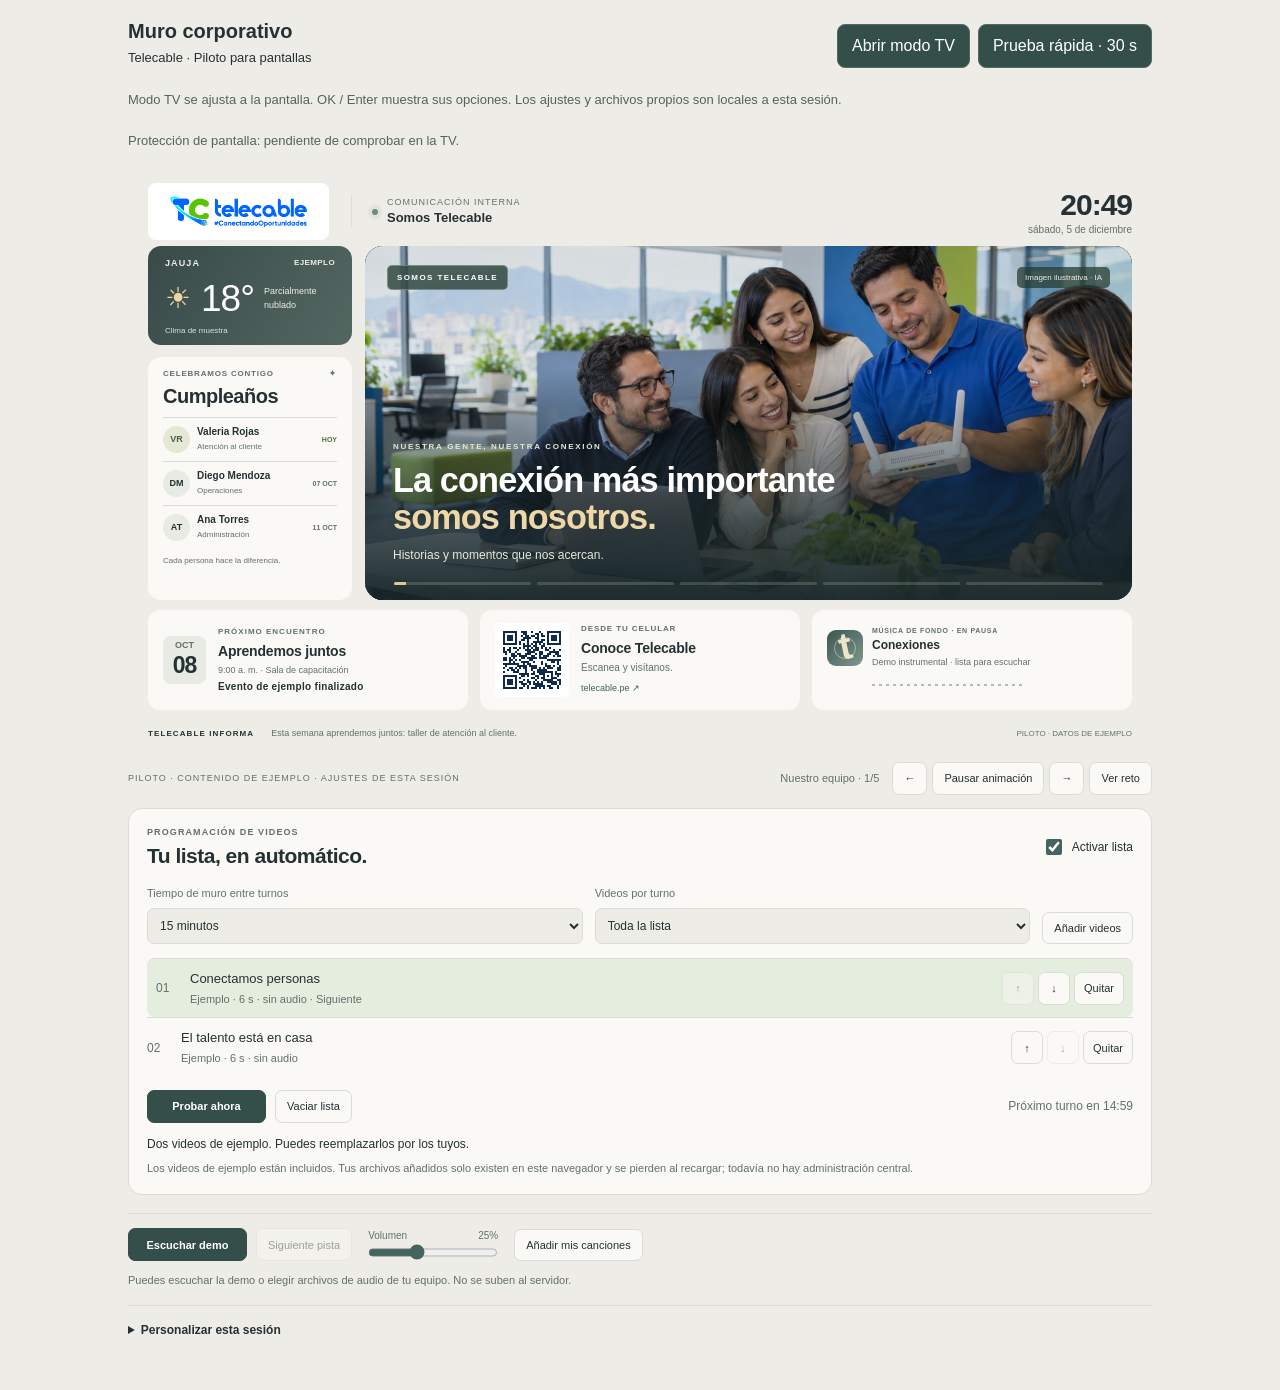
==== piloto/index.html @ e06bbaeb "feat: incorporar muro corporativo y modo TV para el piloto" ====
<!doctype html>
<html lang="es">
<head>
  <meta charset="utf-8">
  <meta name="viewport" content="width=device-width,initial-scale=1">
  <meta name="robots" content="noindex,nofollow">
  <meta name="description" content="Piloto del muro corporativo de Telecable con datos y videos de ejemplo.">
  <title>Telecable · Muro corporativo</title>
  <link rel="stylesheet" href="wall.css">
  <link rel="stylesheet" href="tv.css">
  <script defer src="wall.js"></script>
  <script defer src="tv.js"></script>
</head>
<body>
  <header class="pilot-toolbar">
    <div><strong>Muro corporativo</strong><p>Telecable · Piloto para pantallas</p></div>
    <div class="pilot-actions">
      <button id="pilot-enter" type="button">Abrir modo TV</button>
      <button id="pilot-quick" type="button">Prueba rápida · 30 s</button>
    </div>
    <p class="pilot-help">Modo TV se ajusta a la pantalla. OK / Enter muestra sus opciones. Los ajustes y archivos propios son locales a esta sesión.</p>
    <p id="pilot-wake-status" role="status">Protección de pantalla: pendiente de comprobar en la TV.</p>
  </header>
  <nav id="pilot-tv-tools" aria-label="Opciones de la pantalla" hidden>
    <button id="pilot-video" type="button">Probar videos en pantalla completa</button>
    <button id="pilot-sound" type="button">Activar música</button>
    <button id="pilot-hide" type="button">Ocultar opciones</button>
    <button id="pilot-exit" type="button">Volver a ajustes</button>
  </nav>
  <noscript>Activa JavaScript para reproducir el muro automáticamente.</noscript>
<div id="tc-mural-videos">
  <div class="pilot-frame"><section class="mv-screen" aria-label="Muro corporativo animado de Telecable">
    <header class="mv-header">
      <div class="mv-logo"><img src="assets/logo-telecable.png" alt="Telecable, conectando oportunidades"></div>
      <div class="mv-channel"><span class="mv-channel-dot"></span><span>COMUNICACIÓN INTERNA<br><strong>Somos Telecable</strong></span></div>
      <div class="mv-clock"><time>14:53</time><span>Lunes, 5 de octubre</span></div>
    </header>
    <div class="mv-grid">
      <main class="mv-stage" aria-label="Historias del equipo">
        <div class="mv-glow mv-glow-a" aria-hidden="true"></div><div class="mv-glow mv-glow-b" aria-hidden="true"></div>
        <div class="mv-orbits" aria-hidden="true"><span></span><span></span><span></span></div>
        <section class="mv-scene mv-photo-scene mv-active" data-scene="0" aria-hidden="false">
          <img class="mv-hero-photo" src="assets/equipo-ilustrativo.jpg" alt="Imagen ilustrativa generada de un equipo colaborando en una oficina de telecomunicaciones">
          <video class="mv-hero-video" playsinline preload="metadata" hidden></video>
          <div class="mv-photo-shade"></div>
          <div class="mv-photo-tags"><span>SOMOS TELECABLE</span><small class="mv-media-note">Imagen ilustrativa · IA</small></div>
          <div class="mv-photo-copy"><span>NUESTRA GENTE, NUESTRA CONEXIÓN</span><h1>La conexión más importante<br><em>somos nosotros.</em></h1><p>Historias y momentos que nos acercan.</p></div>
        </section>
        <section class="mv-scene" data-scene="1" aria-hidden="true" inert>
          <div class="mv-kicker"><span></span>HOY CELEBRAMOS CONTIGO</div>
          <div class="mv-birthday-copy"><p class="mv-overline">Un día para sonreír.</p><h1>¡Feliz cumple,<br><em>Valeria!</em></h1><p class="mv-description">Tu energía también<br>nos conecta.</p><div class="mv-nameplate"><span>VR</span><div><strong>Valeria Rojas</strong><small>Atención al cliente</small></div></div></div>
          <div class="mv-celebration-art" aria-hidden="true"><div class="mv-aura"></div><div class="mv-medallion"><span>VR</span><small>HOY ES TU DÍA</small></div><span class="mv-float-label mv-label-one">¡A celebrar! ✦</span><span class="mv-float-label mv-label-two">Un gran año comienza.</span><span class="mv-spark mv-spark-a">✦</span><span class="mv-spark mv-spark-b">✦</span></div>
          <button type="button" class="mv-celebrate cursor-interaction" data-action="celebrate">Celebrar con Valeria <span aria-hidden="true">↗</span></button>
        </section>
        <section class="mv-scene" data-scene="2" aria-hidden="true" inert>
          <div class="mv-kicker"><span></span>NOS ENCONTRAMOS</div>
          <div class="mv-birthday-copy"><p class="mv-overline">Aprendemos juntos.</p><h1>Escuchar mejor.<br><em>Conectar más.</em></h1><p class="mv-description">Taller de atención al cliente</p><div class="mv-event-meta"><strong>Jueves 08 de octubre · 9:00 a. m.</strong><span>Sala de capacitación</span></div></div>
          <div class="mv-calendar-art" aria-hidden="true"><span>OCTUBRE</span><strong>08</strong><small>JUEVES</small></div>
          <span class="mv-scene-footer">Un espacio para compartir lo que sabemos.</span>
        </section>
        <section class="mv-scene" data-scene="3" aria-hidden="true" inert>
          <div class="mv-kicker"><span></span>EL TALENTO ESTÁ EN CASA</div>
          <div class="mv-birthday-copy"><p class="mv-overline">Orgullo de equipo.</p><h1>Detrás de cada<br>conexión,<br><em>están ustedes.</em></h1><p class="mv-description">Gracias, equipo técnico.</p></div>
          <div class="mv-trophy" aria-hidden="true"><span>✦</span><div></div></div>
          <button type="button" class="mv-celebrate cursor-interaction" data-action="applaud">Un aplauso al equipo <span aria-hidden="true">↗</span></button>
        </section>
        <section class="mv-scene mv-quiz-scene" data-scene="4" aria-hidden="true" inert>
          <div class="mv-kicker"><span></span>UN MINUTO PARA CONECTAR</div>
          <div class="mv-quiz-heading"><span class="mv-overline">Reto de palabras</span><span class="mv-quiz-timer">Respuesta en <strong>7</strong> s</span></div>
          <h1>Ordena las letras.<br><em>Encuentra la conexión.</em></h1>
          <p class="mv-quiz-clue" aria-label="Letras: O, P, I, Q, E, U">O · P · I · Q · E · U</p>
          <div class="mv-quiz-options" role="group" aria-label="Opciones del reto de demostración">
            <button class="cursor-interaction" type="button" data-answer="0" aria-pressed="false"><span>A</span><strong>Equipo</strong><i class="mv-answer-mark" aria-hidden="true"></i></button>
            <button class="cursor-interaction" type="button" data-answer="1" aria-pressed="false"><span>B</span><strong>Empleo</strong><i class="mv-answer-mark" aria-hidden="true"></i></button>
          </div>
          <p class="mv-quiz-result" role="status">Piensa tu respuesta. Se revelará automáticamente.</p>
        </section>
        <div class="mv-air" aria-hidden="true"><span></span><span></span><span></span><span></span><span></span><span></span></div>
        <div class="mv-burst" aria-hidden="true"></div>
        <div class="mv-auto-note" aria-hidden="true"><span></span><strong>SOMOS EQUIPO</strong></div>
        <div class="mv-slide-track" aria-hidden="true"><span><i></i></span><span><i></i></span><span><i></i></span><span><i></i></span><span><i></i></span></div>
      </main>
      <aside class="mv-sidebar" aria-label="Módulos informativos">
        <section class="mv-weather" data-module="weather" aria-label="Ejemplo de módulo del clima; no son datos meteorológicos en vivo"><div class="mv-section-label"><span>JAUJA</span><small>EJEMPLO</small></div><div class="mv-weather-main"><span class="pilot-weather-icon" aria-hidden="true">☀</span><strong>18°</strong><div>Parcialmente<br>nublado</div></div><p>Clima de muestra</p></section>
        <section class="mv-birthdays" data-module="birthdays"><div class="mv-section-label"><span>CELEBRAMOS CONTIGO</span><span aria-hidden="true">✦</span></div><h2>Cumpleaños</h2><div class="mv-birthday-row mv-today"><span>VR</span><div><strong>Valeria Rojas</strong><small>Atención al cliente</small></div><em>HOY</em></div><div class="mv-birthday-row"><span>DM</span><div><strong>Diego Mendoza</strong><small>Operaciones</small></div><em>07 OCT</em></div><div class="mv-birthday-row"><span>AT</span><div><strong>Ana Torres</strong><small>Administración</small></div><em>11 OCT</em></div><p>Cada persona hace la diferencia.</p></section>
      </aside>
    </div>
    <div class="mv-bottom-modules">
      <section class="mv-next-event" data-module="event"><div class="mv-date-box"><small>OCT</small><strong>08</strong></div><div class="mv-event-body"><span class="mv-section-label">PRÓXIMO ENCUENTRO</span><h2>Aprendemos juntos</h2><p>9:00 a. m. · Sala de capacitación</p><span class="mv-countdown">Jueves 08 de octubre</span></div></section>
      <section class="mv-qr-panel" data-module="qr"><img src="assets/qr-telecable.png" alt="Código QR que abre https://telecable.pe/"><div><span class="mv-section-label">DESDE TU CELULAR</span><h2>Conoce Telecable</h2><p>Escanea y visítanos.</p><a href="https://telecable.pe/" target="_blank" rel="noopener noreferrer">telecable.pe ↗</a></div></section>
      <div class="mv-music-strip">
      <div class="mv-album" aria-hidden="true"><span>t</span><i></i></div>
      <div class="mv-track-info"><span class="mv-now-label">MÚSICA DE FONDO · EN PAUSA</span><strong class="mv-track-title">Conexiones</strong><small class="mv-track-subtitle">Demo instrumental · lista para escuchar</small></div>
      <div class="mv-spectrum" aria-hidden="true"></div>
      <span class="mv-music-message">El sonido de<br><strong>nuestro equipo.</strong></span>
      </div>
    </div>
    <footer class="mv-footer"><span class="mv-ticker-label">TELECABLE INFORMA</span><span class="mv-ticker-message">Esta semana aprendemos juntos: taller de atención al cliente.</span><span>PILOTO · DATOS DE EJEMPLO</span></footer>
    <section class="mvp-overlay" aria-label="Video de la lista" hidden>
      <video class="mvp-player" playsinline controls preload="metadata" aria-label="Video de la lista"></video>
      <div class="mvp-player-bar"><span class="mvp-player-title">Videos del equipo</span><button class="cursor-interaction" type="button" data-action="video-return">Volver al muro</button></div>
      <div class="mvp-retry" hidden><p>El navegador necesita que inicies la reproducción.</p><button class="cursor-interaction" type="button" data-action="video-retry">Reproducir video</button></div>
    </section>
  </section>
  </div>
  <section class="mv-preview-controls" aria-label="Controles de la vista previa">
    <div class="mv-preview-top"><span class="mv-preview-label">PILOTO · CONTENIDO DE EJEMPLO · AJUSTES DE ESTA SESIÓN</span><div class="mv-scene-controls"><span class="mv-current-scene">Nuestro equipo · 1/5</span><button class="cursor-interaction" type="button" data-action="prev" aria-label="Escena anterior">←</button><button class="cursor-interaction" type="button" data-action="rotation" aria-pressed="false">Pausar animación</button><button class="cursor-interaction" type="button" data-action="next" aria-label="Escena siguiente">→</button><button class="cursor-interaction" type="button" data-action="quiz">Ver reto</button></div></div>
    <section class="mvp-panel" aria-label="Lista de videos automáticos">
      <div class="mvp-panel-header"><div><span class="mv-section-label">PROGRAMACIÓN DE VIDEOS</span><h2>Tu lista, en automático.</h2></div><label class="mvp-enabled"><input id="mvp-enabled" type="checkbox" checked> Activar lista</label></div>
      <div class="mvp-options"><label for="mvp-interval">Tiempo de muro entre turnos<select id="mvp-interval"><option value="30000">30 segundos · prueba rápida</option><option value="300000">5 minutos</option><option value="600000">10 minutos</option><option value="900000" selected>15 minutos</option></select></label><label for="mvp-mode">Videos por turno<select id="mvp-mode"><option value="one">Un video</option><option value="all" selected>Toda la lista</option></select></label><div class="mvp-add"><label class="mv-file-label cursor-interaction" for="mvp-files">Añadir videos<input id="mvp-files" type="file" accept="video/mp4,video/webm,.mp4,.webm" multiple></label></div></div>
      <ol class="mvp-list" aria-label="Orden de reproducción"></ol>
      <div class="mvp-actions"><button class="mv-play cursor-interaction" type="button" data-action="video-test">Probar ahora</button><button class="cursor-interaction" type="button" data-action="video-clear">Vaciar lista</button><span class="mvp-schedule">Próximo turno en 15:00</span></div>
      <p class="mvp-status" role="status">Dos videos de ejemplo. Puedes reemplazarlos por los tuyos.</p>
      <p class="mvp-local-note">Los videos de ejemplo están incluidos. Tus archivos añadidos solo existen en este navegador y se pierden al recargar; todavía no hay administración central.</p>
      <script type="application/json" id="mvp-demo-data">[{"id": "demo-1", "name": "Conectamos personas", "url": "assets/demo-1.mp4", "demo": true}, {"id": "demo-2", "name": "El talento está en casa", "url": "assets/demo-2.mp4", "demo": true}]</script>
    </section>
    <div class="mv-audio-controls"><button class="mv-play cursor-interaction" type="button" data-action="play">Escuchar demo</button><button class="cursor-interaction" type="button" data-action="track-next" disabled>Siguiente pista</button><label class="mv-volume-label" for="mv-volume">Volumen <output for="mv-volume">25%</output><input id="mv-volume" class="cursor-interaction" type="range" min="0" max="70" step="1" value="25" aria-label="Volumen de la música"></label><label class="mv-file-label cursor-interaction" for="mv-files">Añadir mis canciones<input id="mv-files" type="file" accept="audio/*,.mp3,.wav,.ogg,.m4a" multiple></label><button class="cursor-interaction" type="button" data-action="demo" hidden>Volver a la demo</button></div>
    <p class="mv-audio-status" role="status">Puedes escuchar la demo o elegir archivos de audio de tu equipo. No se suben al servidor.</p>
    <audio class="mv-audio" preload="metadata"></audio>
    <details class="mv-editor"><summary class="cursor-interaction">Personalizar esta sesión</summary><form class="mv-editor-form"><div class="mv-editor-fields"><label for="mv-title">Titular principal<input id="mv-title" type="text" maxlength="100" value="La conexión más importante somos nosotros."></label><label for="mv-subtitle">Texto de apoyo<input id="mv-subtitle" type="text" maxlength="120" value="Historias y momentos que nos acercan."></label><label for="mv-media">Foto o video propio<input id="mv-media" type="file" accept="image/png,image/jpeg,image/webp,video/mp4,video/webm"></label><label for="mv-duration">Tiempo por imagen<select id="mv-duration"><option value="12000">12 segundos</option><option value="16000" selected>16 segundos</option><option value="24000">24 segundos</option></select></label></div><fieldset class="mv-module-options"><legend>Módulos visibles</legend><label><input type="checkbox" data-toggle="weather" checked> Clima</label><label><input type="checkbox" data-toggle="birthdays" checked> Cumpleaños</label><label><input type="checkbox" data-toggle="event" checked> Próximo evento</label><label><input type="checkbox" data-toggle="qr" checked> Código QR</label></fieldset><div class="mv-editor-actions"><button type="submit" class="mv-play cursor-interaction">Aplicar a la vista previa</button><button type="button" class="cursor-interaction" data-action="reset-media">Restaurar imagen de muestra</button><span class="mv-editor-status" role="status">Cambios locales de demostración.</span></div></form></details>
  </section>
</div>
</body>
</html>
---- piloto/wall.css ----
#tc-mural-videos{--mv-bg:#eeece7;--mv-panel:#faf9f5;--mv-ink:#253132;--mv-muted:#63706c;--mv-line:#d8ddd6;--mv-chip:#e7ebe4;--mv-blue:#44655f;--mv-green:#d6c292;--mv-cyan:#9ebdb3;--mv-selected:#e5eddf;font-family:Arial,Helvetica,sans-serif;color:var(--mv-ink);width:100%}
#tc-mural-videos *{box-sizing:border-box}
#tc-mural-videos button,#tc-mural-videos input{font:inherit}
#tc-mural-videos [hidden]{display:none!important}
#tc-mural-videos .mv-screen{background:var(--mv-bg);padding:18px 24px 0;overflow:hidden;position:relative}
#tc-mural-videos .mv-header{display:flex;align-items:center;gap:22px;padding-right:90px;margin-bottom:16px;min-height:50px}
#tc-mural-videos .mv-logo{background:#fff;border-radius:8px;padding:4px 8px;width:190px;flex-shrink:0;line-height:0}
#tc-mural-videos .mv-logo img{display:block;width:100%;height:auto}
#tc-mural-videos .mv-channel{display:flex;gap:9px;align-items:center;border-left:1px solid var(--mv-line);padding-left:20px;color:var(--mv-muted);font-size:11px;line-height:1.4;letter-spacing:.2px}
#tc-mural-videos .mv-channel strong{color:var(--mv-ink);font-size:13px;font-weight:600}
#tc-mural-videos .mv-channel-dot{height:6px;width:6px;background:#688d7d;border-radius:50%;box-shadow:0 0 0 4px #688d7d18}
#tc-mural-videos .mv-clock{margin-left:auto;display:flex;flex-direction:column;gap:3px;align-items:flex-end;white-space:nowrap}
#tc-mural-videos .mv-clock time{font-size:30px;font-weight:600;letter-spacing:-1px;font-variant-numeric:tabular-nums;line-height:1.1}
#tc-mural-videos .mv-clock>span{font-size:10px;color:var(--mv-muted)}
#tc-mural-videos .mv-grid{display:grid;grid-template-columns:minmax(0,1fr) 249px;gap:16px;min-height:370px}
#tc-mural-videos .mv-stage{position:relative;isolation:isolate;overflow:hidden;border-radius:18px;background:#273a39;color:#fff;min-height:370px;display:grid}
#tc-mural-videos .mv-stage::before{content:"";position:absolute;inset:0;background:linear-gradient(125deg,#202c2e 0%,#344943 57%,#162829 100%);z-index:-3}
#tc-mural-videos .mv-glow{position:absolute;width:250px;height:250px;border-radius:50%;opacity:.44;pointer-events:none;z-index:-2;animation:mva-drift 17s ease-in-out infinite alternate}
#tc-mural-videos .mv-glow-a{background:radial-gradient(circle,#8bb5a570 0%,#8bb5a525 40%,transparent 70%);right:-20px;top:-100px}
#tc-mural-videos .mv-glow-b{background:radial-gradient(circle,#c4b99a60 0%,#c4b99a20 40%,transparent 70%);left:-60px;bottom:-100px;animation-delay:-9s}
#tc-mural-videos .mv-orbits{position:absolute;right:-105px;bottom:-120px;width:440px;height:440px;z-index:-1;animation:mva-orbit 48s linear infinite;pointer-events:none}
#tc-mural-videos .mv-orbits>span{position:absolute;inset:0;border:1px solid #b1c5bd30;border-radius:50%}
#tc-mural-videos .mv-orbits>span:nth-child(2){inset:45px;border-color:#b1c5bd40}
#tc-mural-videos .mv-orbits>span:nth-child(3){inset:90px;border-color:#b1c5bd55}
#tc-mural-videos .mv-orbits::after{content:"";position:absolute;top:45px;left:86px;width:9px;height:9px;border-radius:50%;background:var(--mv-cyan);box-shadow:0 0 15px #a9c4b999}
#tc-mural-videos .mv-scene{grid-area:1/1;padding:26px 29px 57px;min-width:0;position:relative;opacity:0;transform:translateX(32px);transition:opacity .6s ease,transform .85s cubic-bezier(.2,.75,.2,1);pointer-events:none;visibility:hidden;overflow:hidden}
#tc-mural-videos .mv-scene.mv-active{opacity:1;transform:translateX(0);pointer-events:auto;visibility:visible;z-index:1}
#tc-mural-videos .mv-kicker{font-size:9px;font-weight:700;letter-spacing:1.7px;display:flex;gap:8px;align-items:center;color:#e6e9df;margin-bottom:20px;position:relative;z-index:3}
#tc-mural-videos .mv-kicker>span{width:5px;height:5px;display:block;border-radius:50%;background:#dbc697}
#tc-mural-videos .mv-birthday-copy{position:relative;z-index:3;max-width:90%}
#tc-mural-videos .mv-overline{font-size:13px;color:#d2dbd4;margin:0 0 9px}
#tc-mural-videos h1{font-size:46px;font-size:47.616px;line-height:1.03;letter-spacing:-1.9px;font-weight:700;margin:0 0 16px}
#tc-mural-videos h1 em{font-style:normal;color:#efd8a7}
#tc-mural-videos .mv-description{font-size:17px;font-size:16.896px;line-height:1.5;color:#e5e9df;margin:0 0 16px}
#tc-mural-videos .mv-nameplate{display:flex;gap:10px;align-items:center;margin-top:20px}
#tc-mural-videos .mv-nameplate>span{width:33px;height:33px;background:#e7e6d8;color:#405950;border-radius:50%;font-weight:600;display:flex;align-items:center;justify-content:center;font-size:11px}
#tc-mural-videos .mv-nameplate>div{display:flex;flex-direction:column;gap:3px}
#tc-mural-videos .mv-nameplate strong{font-size:12px;font-weight:600}
#tc-mural-videos .mv-nameplate small{font-size:10px;color:#c6d1c5}
#tc-mural-videos .mv-celebration-art{position:absolute;width:196px;height:230px;right:18px;top:88px;pointer-events:none;z-index:1;animation:mva-hover 7s ease-in-out infinite}
#tc-mural-videos .mv-aura{position:absolute;width:196px;height:196px;left:0;top:10px;border-radius:50%;background:radial-gradient(circle,#c0cbb022 30%,#becfc522 50%,transparent 71%);border:1px solid #b5c7b750}
#tc-mural-videos .mv-aura::after{content:"";position:absolute;inset:14px;border-radius:50%;border:1px solid #b5c7b766}
#tc-mural-videos .mv-medallion{width:126px;height:126px;position:absolute;top:45px;left:35px;border-radius:50%;background:radial-gradient(circle at 30% 23%,#f7f0df,#d9c697 52%,#918260);box-shadow:10px 17px 23px #0d181877,inset -3px -5px 8px #726d5066;display:flex;align-items:center;justify-content:center;flex-direction:column;gap:4px;transform:rotate(-9deg);color:#474939}
#tc-mural-videos .mv-medallion>span{font-size:48px;font-weight:700;letter-spacing:-3px}
#tc-mural-videos .mv-medallion>small{font-size:7px;font-weight:700;letter-spacing:1px}
#tc-mural-videos .mv-float-label{position:absolute;white-space:nowrap;border-radius:8px;padding:9px 13px;font-size:11px;font-weight:600;box-shadow:0 7px 14px #101c1844}
#tc-mural-videos .mv-label-one{top:14px;right:-2px;background:#fff;color:#4b6358;transform:rotate(7deg)}
#tc-mural-videos .mv-label-two{bottom:30px;left:-6px;background:#b6cec3;color:#284a41;transform:rotate(-6deg);font-size:10px}
#tc-mural-videos .mv-spark{position:absolute;color:#e7d4a7;font-size:32px;animation:mva-star 5s ease-in-out infinite}
#tc-mural-videos .mv-spark-a{left:0;top:41px}
#tc-mural-videos .mv-spark-b{right:-4px;bottom:67px;font-size:20px;animation-delay:-2s}
#tc-mural-videos .mv-celebrate{appearance:none;display:flex;align-items:center;gap:18px;position:absolute;left:29px;bottom:32px;background:#ffffff16;border:1px solid #ffffff45;border-radius:7px;padding:8px 12px;color:#fff;font-size:10px;font-weight:600;z-index:4;min-height:33px}
#tc-mural-videos .mv-celebrate:hover{background:#ffffff2c}
#tc-mural-videos .mv-scene-footer{position:absolute;bottom:38px;left:29px;font-size:11px;color:#d2dbd4}
#tc-mural-videos .mv-slide-track{position:absolute;left:29px;right:29px;bottom:15px;z-index:6;height:3px;display:flex;gap:6px}
#tc-mural-videos .mv-slide-track>span{height:100%;flex:1;background:#d0d7c833;border-radius:2px;overflow:hidden}
#tc-mural-videos .mv-slide-track i{display:block;height:100%;background:#dec898;transform:scaleX(0);transform-origin:left}
#tc-mural-videos .mv-burst{position:absolute;inset:0;pointer-events:none;overflow:hidden;z-index:7}
#tc-mural-videos .mv-burst>span{position:absolute;top:-20px;width:7px;height:12px;border-radius:2px;animation:mva-confetti 4s cubic-bezier(.16,.55,.7,1) both}
#tc-mural-videos .mv-event-meta{display:flex;flex-direction:column;gap:7px;font-size:12px;margin-top:25px;color:#e1e5d9}
#tc-mural-videos .mv-event-meta strong{font-size:14px;font-weight:600}
#tc-mural-videos .mv-calendar-art{position:absolute;right:29px;bottom:87px;display:flex;align-items:center;flex-direction:column;width:118px;overflow:hidden;background:#f4f1e5;color:#39544c;border-radius:12px;transform:rotate(8deg);box-shadow:8px 12px 0 #273d35,10px 23px 30px #101c1955;animation:mva-hover 9s ease-in-out infinite}
#tc-mural-videos .mv-calendar-art>span{background:#d1d9bf;color:#475941;width:100%;text-align:center;padding:11px 6px;font-size:10px;font-weight:600;letter-spacing:2px}
#tc-mural-videos .mv-calendar-art>strong{font-size:64px;line-height:1.15;letter-spacing:-4px;font-weight:600}
#tc-mural-videos .mv-calendar-art>small{font-size:9px;letter-spacing:2px;padding-bottom:12px}
#tc-mural-videos .mv-trophy{position:absolute;right:25px;bottom:77px;width:130px;height:163px;animation:mva-hover 8s ease-in-out infinite}
#tc-mural-videos .mv-trophy>span{display:flex;align-items:center;justify-content:center;width:130px;height:130px;color:#f6ecd2;font-size:86px;border-radius:50%;background:radial-gradient(circle at 25% 20%,#f4e7bf,#c8b181 60%,#8c7d60);box-shadow:8px 12px 25px #101b1955;position:relative;z-index:2;transform:rotate(-10deg)}
#tc-mural-videos .mv-trophy>div{position:absolute;left:29px;top:103px;width:71px;height:55px;border-left:27px solid #a5bfb3;border-right:27px solid #668b7d;transform:rotate(-10deg)}
#tc-mural-videos .mv-coffee{position:absolute;right:16px;bottom:70px;width:166px;height:176px;animation:mva-hover 8s ease-in-out infinite}
#tc-mural-videos .mv-cup{position:absolute;top:60px;left:20px;width:99px;height:93px;background:linear-gradient(105deg,#f6f3e8,#c6d4b9);border-radius:8px 8px 40px 40px;display:flex;align-items:center;justify-content:center;box-shadow:5px 10px 24px #13272366;z-index:2}
#tc-mural-videos .mv-cup>span{color:#5a7153;font-size:40px;font-weight:700;letter-spacing:-3px}
#tc-mural-videos .mv-cup::before{content:"";position:absolute;right:-29px;top:9px;width:38px;height:47px;border:11px solid #b2c79c;border-left:0;border-radius:0 50% 50% 0}
#tc-mural-videos .mv-saucer{position:absolute;left:3px;bottom:8px;width:142px;height:25px;background:#dde4cc;border-radius:50%;box-shadow:0 9px 16px #18271b55}
#tc-mural-videos .mva-steam{position:absolute;width:8px;height:42px;border-radius:50%;background:#fff3;top:6px;animation:mva-steam 3s ease-in-out infinite}
#tc-mural-videos .mv-steam-a{left:47px}#tc-mural-videos .mv-steam-b{left:82px;animation-delay:-1.5s}
#tc-mural-videos .mv-sidebar{display:flex;flex-direction:column;gap:12px;min-width:0}
#tc-mural-videos .mv-pulse{background:var(--mv-panel);border-radius:17px;padding:16px 20px;flex:1}
#tc-mural-videos .mv-section-label{display:flex;align-items:center;justify-content:space-between;gap:8px;font-size:9px;letter-spacing:1.1px;font-weight:700;color:var(--mv-muted)}
#tc-mural-videos .mv-section-label small{font-size:8px;color:var(--mv-muted);letter-spacing:.4px}
#tc-mural-videos .mv-pulse h2{font-size:23px;line-height:1.1;letter-spacing:-.8px;font-weight:600;margin:12px 0}
#tc-mural-videos .mv-moods{display:flex;flex-direction:column;gap:6px}
#tc-mural-videos .mv-moods button{appearance:none;border:1px solid var(--mv-line);background:var(--mv-panel);display:flex;align-items:center;gap:9px;color:var(--mv-ink);border-radius:8px;padding:6px 10px;font-size:11px;text-align:left;min-height:30px;transition:background .2s ease,transform .2s ease}
#tc-mural-videos .mv-moods button:hover{background:var(--mv-chip);transform:translateX(2px)}
#tc-mural-videos .mv-moods button[aria-pressed="true"]{background:var(--mv-selected);border-color:#b2c3a6}
#tc-mural-videos .mv-moods button>span{font-size:17px;line-height:1;color:var(--mv-ink);width:20px;text-align:center}
#tc-mural-videos .mv-pulse-result{font-size:10px;line-height:1.4;margin:8px 0 0;color:var(--mv-muted);min-height:28px}
#tc-mural-videos .mv-agenda{padding:15px 19px;background:var(--mv-panel);border-radius:17px}
#tc-mural-videos .mv-agenda-row{display:flex;align-items:center;gap:12px;margin-top:10px}
#tc-mural-videos .mv-date-box{background:var(--mv-chip);width:43px;height:48px;border-radius:8px;display:flex;align-items:center;justify-content:center;flex-direction:column;flex-shrink:0;gap:2px}
#tc-mural-videos .mv-date-box small{font-size:9px;color:var(--mv-muted);font-weight:600}
#tc-mural-videos .mv-date-box strong{font-size:23px;letter-spacing:-1px;font-weight:600}
#tc-mural-videos .mv-agenda h3{font-size:12px;letter-spacing:-.2px;margin:0 0 7px;font-weight:600}
#tc-mural-videos .mv-agenda p{font-size:10px;line-height:1.45;color:var(--mv-muted);margin:0}
#tc-mural-videos .mv-music-strip{display:flex;gap:13px;align-items:center;margin-top:12px;padding:9px 16px;background:var(--mv-panel);border-radius:13px;min-height:63px}
#tc-mural-videos .mv-album{height:44px;width:44px;flex-shrink:0;background:linear-gradient(135deg,#3b5550,#7f9990);border-radius:9px;position:relative;overflow:hidden;display:flex;align-items:center;justify-content:center;color:#eee5c9}
#tc-mural-videos .mv-album>span{font-size:38px;line-height:1;font-weight:800;position:relative;z-index:1;transform:rotate(-12deg);margin-top:-4px}
#tc-mural-videos .mv-album i{position:absolute;inset:7px;border:1px solid #cbd9c699;border-radius:50%;animation:mva-orbit 14s linear infinite;animation-play-state:paused}
#tc-mural-videos.mv-playing .mv-album i{animation-play-state:running}
#tc-mural-videos .mv-track-info{display:flex;flex-direction:column;gap:4px;min-width:0;flex:1}
#tc-mural-videos .mv-now-label{font-size:8px;letter-spacing:1.5px;font-weight:700;color:var(--mv-muted)}
#tc-mural-videos .mv-track-title{font-size:13px;font-weight:600;line-height:1.2;overflow-wrap:anywhere}
#tc-mural-videos .mv-track-subtitle{font-size:10px;color:var(--mv-muted);line-height:1.3}
#tc-mural-videos .mv-spectrum{display:flex;align-items:center;justify-content:center;gap:3px;height:30px;width:118px;flex-shrink:0}
#tc-mural-videos .mv-spectrum>span{width:3px;height:26px;background:#44655f;border-radius:2px;transform:scaleY(.12);opacity:.55}
#tc-mural-videos.mv-playing .mv-spectrum>span{opacity:1}
#tc-mural-videos .mv-music-message{font-size:11px;line-height:1.35;color:var(--mv-muted);padding-left:20px;border-left:1px solid var(--mv-line);margin-left:12px;white-space:nowrap}
#tc-mural-videos .mv-music-message strong{color:var(--mv-ink);font-weight:600}
#tc-mural-videos .mv-footer{display:flex;gap:14px;align-items:center;justify-content:space-between;min-height:32px;font-size:9px;color:var(--mv-muted)}
#tc-mural-videos .mv-footer>span:first-child{font-weight:600;color:var(--mv-ink)}
#tc-mural-videos .mv-footer>span:last-child{font-size:8px;letter-spacing:1.4px}
#tc-mural-videos .mv-preview-controls{padding-top:14px}
#tc-mural-videos .mv-preview-top{display:flex;align-items:center;justify-content:space-between;gap:10px;flex-wrap:wrap;margin-bottom:13px}
#tc-mural-videos .mv-preview-label{font-size:9px;letter-spacing:1px;color:var(--mv-muted)}
#tc-mural-videos .mv-scene-controls{display:flex;align-items:center;gap:5px}
#tc-mural-videos .mv-current-scene{font-size:11px;color:var(--mv-muted);margin-right:8px;min-width:111px;text-align:right}
#tc-mural-videos .mv-preview-controls button{appearance:none;background:var(--mv-panel);color:var(--mv-ink);border:1px solid var(--mv-line);border-radius:7px;font-size:11px;padding:8px 11px;min-height:33px;white-space:nowrap}
#tc-mural-videos .mv-preview-controls button:hover{background:var(--mv-chip)}
#tc-mural-videos .mv-preview-controls button:disabled{opacity:.4;cursor:default}
#tc-mural-videos .mv-audio-controls{display:flex;gap:9px;align-items:center;flex-wrap:wrap;padding-top:14px;border-top:1px solid var(--mv-line)}
#tc-mural-videos .mv-preview-controls .mv-play{background:#344f4a;border-color:#344f4a;color:#fff;font-weight:600;min-width:119px}
#tc-mural-videos .mv-preview-controls .mv-play:hover{background:#263d38}
#tc-mural-videos .mv-volume-label{display:grid;grid-template-columns:1fr auto;gap:4px 7px;font-size:10px;color:var(--mv-muted);width:130px;margin:0 7px}
#tc-mural-videos .mv-volume-label input{width:100%;grid-column:1/-1;margin:0;accent-color:#44655f;height:15px}
#tc-mural-videos .mv-volume-label output{font-variant-numeric:tabular-nums}
#tc-mural-videos .mv-file-label{font-size:11px;border:1px solid var(--mv-line);border-radius:7px;padding:9px 11px;position:relative;overflow:hidden;background:var(--mv-panel);color:var(--mv-ink);display:block}
#tc-mural-videos .mv-file-label:focus-within{outline:2px solid #44655f;outline-offset:2px}
#tc-mural-videos .mv-file-label input{position:absolute;inset:0;width:100%;height:100%;opacity:0}
#tc-mural-videos .mv-audio-status{font-size:11px;line-height:1.5;margin:11px 0 2px;color:var(--mv-muted)}
#tc-mural-videos.mv-paused .mv-glow,#tc-mural-videos.mv-paused .mv-orbits,#tc-mural-videos.mv-paused .mv-scene *,#tc-mural-videos .mv-scene:not(.mv-active) *{animation-play-state:paused!important}
@keyframes mva-drift{0%{transform:translate(0,0) scale(1)}100%{transform:translate(40px,30px) scale(1.25)}}
@keyframes mva-hover{0%,100%{transform:translateY(0)}50%{transform:translateY(-9px)}}
@keyframes mva-orbit{to{transform:rotate(360deg)}}
@keyframes mva-star{0%,100%{transform:scale(.85);opacity:.7}50%{transform:scale(1.1);opacity:1}}
@keyframes mva-steam{0%{transform:translateY(12px) scaleX(1);opacity:0}40%{opacity:.7}100%{transform:translateY(-12px) scaleX(1.5);opacity:0}}
@keyframes mva-confetti{0%{transform:translateY(-20px) rotate(0);opacity:0}8%{opacity:.85}90%{opacity:.85}100%{transform:translateY(460px) rotate(390deg);opacity:0}}


@media(pointer:coarse){#tc-mural-videos button,#tc-mural-videos .mv-file-label{min-height:44px!important}#tc-mural-videos .mv-volume-label input{height:24px}}
@media(prefers-reduced-motion:reduce){#tc-mural-videos .mv-screen *{animation:none!important;transition:none!important}}

/* Corporate signage layout: persistent information around a media channel. */
#tc-mural-videos .mv-screen{padding:18px 20px 0;background:var(--mv-bg)}
#tc-mural-videos .mv-header{margin-bottom:15px;min-height:48px}
#tc-mural-videos .mv-logo{width:181px}
#tc-mural-videos .mv-channel{font-size:9px;letter-spacing:1px}
#tc-mural-videos .mv-channel strong{font-size:13px;letter-spacing:0}
#tc-mural-videos .mv-grid{grid-template-columns:204px minmax(0,1fr);gap:13px;min-height:345px}
#tc-mural-videos .mv-stage{grid-column:2;grid-row:1;min-height:345px}
#tc-mural-videos .mv-sidebar{grid-column:1;grid-row:1;gap:12px}
#tc-mural-videos .mv-grid.mv-no-sidebar{grid-template-columns:minmax(0,1fr)}
#tc-mural-videos .mv-grid.mv-no-sidebar .mv-stage{grid-column:1}
#tc-mural-videos .mv-grid.mv-no-sidebar .mv-sidebar{display:none}
#tc-mural-videos .mv-scene{padding-top:24px}
#tc-mural-videos .mv-kicker{margin-bottom:14px}
#tc-mural-videos h1{font-size:42px;font-size:42.496px;line-height:1.05}
#tc-mural-videos .mv-description{font-size:14px;line-height:1.5;margin-bottom:12px}
#tc-mural-videos .mv-nameplate{margin-top:16px}
#tc-mural-videos .mv-celebration-art{right:44px;top:57px;transform:scale(.9)}
#tc-mural-videos .mv-trophy{right:43px;bottom:62px}
#tc-mural-videos .mv-weather{padding:16px 17px 12px;background:linear-gradient(120deg,#394a49,#536761);border-radius:13px;color:#fff;min-width:0}
#tc-mural-videos .mv-weather .mv-section-label,#tc-mural-videos .mv-weather .mv-section-label small{color:#edf0e5}
#tc-mural-videos .mv-weather-main{display:flex;align-items:center;gap:10px;margin-top:10px}
#tc-mural-videos .mv-weather-main>svg{width:29px;height:29px;color:#ebd6a4;flex-shrink:0}
#tc-mural-videos .mv-weather-main strong{font-size:37px;letter-spacing:-1px;font-weight:500}
#tc-mural-videos .mv-weather-main>div{font-size:9px;line-height:1.5;color:#edf0e5}
#tc-mural-videos .mv-weather>p{font-size:8px;color:#dae2d6;margin:6px 0 0}
#tc-mural-videos .mv-birthdays{padding:18px 15px 12px;background:var(--mv-panel);border-radius:13px;flex:1;min-width:0}
#tc-mural-videos .mv-birthdays .mv-section-label{font-size:8px;letter-spacing:.8px;gap:4px}
#tc-mural-videos .mv-birthdays .mv-section-label>svg{width:14px;height:14px;flex-shrink:0;color:var(--mv-muted)}
#tc-mural-videos .mv-birthdays h2{font-size:20px;font-weight:600;letter-spacing:-.5px;margin:9px 0 13px}
#tc-mural-videos .mv-birthday-row{display:flex;align-items:center;gap:7px;padding:10px 0;border-top:1px solid var(--mv-line)}
#tc-mural-videos .mv-birthday-row>span{width:27px;height:27px;display:flex;align-items:center;justify-content:center;font-size:9px;font-weight:600;border-radius:50%;background:var(--mv-chip);flex-shrink:0}
#tc-mural-videos .mv-birthday-row>div{display:flex;flex-direction:column;gap:4px;flex:1;min-width:0}
#tc-mural-videos .mv-birthday-row strong{font-size:10px;font-weight:600;line-height:1.2}
#tc-mural-videos .mv-birthday-row small{font-size:8px;color:var(--mv-muted);line-height:1.2}
#tc-mural-videos .mv-birthday-row>em{font-size:7px;font-style:normal;font-weight:700;color:var(--mv-muted);white-space:nowrap}
#tc-mural-videos .mv-birthday-row.mv-today>span{background:#e5e8d6;color:#4b6240}
#tc-mural-videos .mv-birthday-row.mv-today>em{color:#587046}
#tc-mural-videos .mv-birthdays>p{margin:7px 0 0;font-size:8px;color:var(--mv-muted)}
#tc-mural-videos .mv-photo-scene{padding:0!important;background:#263c37;min-height:345px}
#tc-mural-videos .mv-hero-photo,#tc-mural-videos .mv-hero-video{position:absolute;inset:0;width:100%;height:100%;object-fit:cover;object-position:center 43%;z-index:0}
#tc-mural-videos .mv-hero-photo{animation:mc-photo-drift 24s ease-in-out infinite alternate}
#tc-mural-videos .mv-hero-video{object-fit:contain;background:#111b1a;z-index:5}
#tc-mural-videos .mv-photo-shade{position:absolute;inset:0;background:linear-gradient(0deg,#172629f5 0%,#172629c2 22%,#17262917 65%,#17262922 100%);pointer-events:none}
#tc-mural-videos .mv-photo-tags{position:absolute;left:22px;right:22px;top:19px;display:flex;align-items:center;justify-content:space-between;gap:15px;z-index:2}
#tc-mural-videos .mv-photo-tags>span{font-size:8px;letter-spacing:1.4px;font-weight:700;background:#344b44dd;border:1px solid #ffffff44;padding:7px 9px;border-radius:5px;color:#fff}
#tc-mural-videos .mv-photo-tags>small{font-size:8px;background:#263b32bb;padding:6px 8px;color:#f0efe3;border-radius:5px}
#tc-mural-videos .mv-photo-copy{position:absolute;left:28px;right:20px;bottom:36px;color:#fff;z-index:2}
#tc-mural-videos .mv-photo-copy>span{font-size:8px;letter-spacing:1.7px;font-weight:600;color:#e3e8d6}
#tc-mural-videos .mv-photo-copy h1{font-size:33px;font-size:34.304px;line-height:1.08;letter-spacing:-.9px;margin:9px 0 8px;max-width:94%}
#tc-mural-videos .mv-photo-copy h1 em{color:#efd8a7}
#tc-mural-videos .mv-photo-copy p{font-size:12px;line-height:1.4;color:#e5e7da;margin:0}
#tc-mural-videos .mv-photo-scene.mv-video-active .mv-photo-tags,#tc-mural-videos .mv-photo-scene.mv-video-active .mv-photo-copy,#tc-mural-videos .mv-photo-scene.mv-video-active .mv-photo-shade{display:none}
#tc-mural-videos.mv-video-visible .mv-slide-track{visibility:hidden}
#tc-mural-videos .mv-bottom-modules{display:flex;align-items:stretch;gap:12px;margin-top:12px;min-height:94px}
#tc-mural-videos .mv-bottom-modules>section,#tc-mural-videos .mv-bottom-modules>.mv-music-strip{flex:1;min-width:0;background:var(--mv-panel);border-radius:12px;padding:12px 15px}
#tc-mural-videos .mv-next-event{display:flex;align-items:center;gap:12px}
#tc-mural-videos .mv-event-body{min-width:0}
#tc-mural-videos .mv-next-event .mv-section-label{font-size:8px;letter-spacing:1px}
#tc-mural-videos .mv-next-event h2{font-size:14px;font-weight:600;margin:7px 0 5px;letter-spacing:-.2px}
#tc-mural-videos .mv-next-event p{font-size:9px;line-height:1.4;color:var(--mv-muted);margin:0 0 5px}
#tc-mural-videos .mv-countdown{display:block;font-size:10px;color:var(--mv-ink);font-variant-numeric:tabular-nums;font-weight:600;letter-spacing:.3px}
#tc-mural-videos .mv-qr-panel{display:flex;align-items:center;gap:12px}
#tc-mural-videos .mv-qr-panel img{width:74px;height:74px;flex-shrink:0;border-radius:5px;image-rendering:pixelated;background:#fff}
#tc-mural-videos .mv-qr-panel .mv-section-label{font-size:8px;letter-spacing:.9px}
#tc-mural-videos .mv-qr-panel h2{font-size:14px;font-weight:600;line-height:1.25;letter-spacing:-.2px;margin:7px 0 5px}
#tc-mural-videos .mv-qr-panel p{font-size:10px;margin:0 0 4px;color:var(--mv-muted)}
#tc-mural-videos .mv-qr-panel a{font-size:9px;color:#426352;text-decoration:none}
#tc-mural-videos .mv-bottom-modules .mv-music-strip{margin:0;flex-wrap:wrap;gap:9px;align-content:center}
#tc-mural-videos .mv-music-strip .mv-album{width:36px;height:36px}
#tc-mural-videos .mv-music-strip .mv-track-title{font-size:12px}
#tc-mural-videos .mv-music-strip .mv-now-label{font-size:7px;letter-spacing:.7px}
#tc-mural-videos .mv-music-strip .mv-track-subtitle{font-size:9px}
#tc-mural-videos .mv-music-strip .mv-spectrum{height:14px;width:100%;justify-content:flex-start;padding-left:45px;gap:4px}
#tc-mural-videos .mv-music-strip .mv-spectrum>span{height:14px}
#tc-mural-videos .mv-music-message{display:none}
#tc-mural-videos .mv-footer{gap:17px;min-height:34px;font-size:9px}
#tc-mural-videos .mv-footer .mv-ticker-label{font-size:8px;letter-spacing:1.1px;white-space:nowrap;font-weight:700;color:#526a5a}
#tc-mural-videos .mv-footer .mv-ticker-message{display:block;flex:1;min-width:0;color:var(--mv-muted);font-size:9px;line-height:1.4}
#tc-mural-videos .mv-footer>span:last-child{font-size:8px;letter-spacing:0}
#tc-mural-videos .mv-editor{margin-top:16px;border-top:1px solid var(--mv-line);padding-top:12px}
#tc-mural-videos .mv-editor summary{font-size:12px;color:var(--mv-ink);padding:5px 0;font-weight:600}
#tc-mural-videos .mv-editor-form{margin-top:14px}
#tc-mural-videos .mv-editor-fields{display:grid;grid-template-columns:1fr 1fr;gap:13px}
#tc-mural-videos .mv-editor-fields label{font-size:11px;display:flex;flex-direction:column;gap:6px;color:var(--mv-muted)}
#tc-mural-videos .mv-editor-fields input,#tc-mural-videos .mv-editor-fields select{min-width:0;max-width:100%;border:1px solid var(--mv-line);border-radius:7px;background:var(--mv-panel);color:var(--mv-ink);padding:9px;font-size:12px}
#tc-mural-videos .mv-module-options{display:flex;gap:13px;align-items:center;flex-wrap:wrap;margin:15px 0;padding:0;border:0}
#tc-mural-videos .mv-module-options legend{font-size:11px;color:var(--mv-muted);margin-bottom:8px}
#tc-mural-videos .mv-module-options label{font-size:11px;display:flex;align-items:center;gap:5px;color:var(--mv-ink)}
#tc-mural-videos .mv-module-options input{accent-color:#44655f}
#tc-mural-videos .mv-editor-actions{display:flex;align-items:center;gap:10px;flex-wrap:wrap}
#tc-mural-videos .mv-editor-status{font-size:11px;line-height:1.4;color:var(--mv-muted)}
@keyframes mc-photo-drift{from{transform:scale(1)}to{transform:scale(1.045)}}



/* Automatic choreography keeps the approved graphite / sage composition. */
#tc-mural-videos .mv-stage{--mv-scene-time:16s}
#tc-mural-videos .mv-scene{transform:translateX(22px) scale(.99);transition:opacity .65s ease,transform .85s cubic-bezier(.2,.75,.2,1),visibility 0s .85s;will-change:auto}
#tc-mural-videos .mv-scene.mv-active{transform:translateX(0) scale(1);transition-delay:0s;z-index:2}
#tc-mural-videos .mv-scene.mv-leaving{visibility:visible;transform:translateX(-18px) scale(1.01);z-index:1}
#tc-mural-videos .mv-scene.mv-active .mv-kicker,
#tc-mural-videos .mv-scene.mv-active .mv-overline{animation:mva-copy-enter .9s .1s both}
#tc-mural-videos .mv-scene.mv-active h1{animation:mva-copy-enter 1s .24s both}
#tc-mural-videos .mv-scene.mv-active .mv-description,
#tc-mural-videos .mv-scene.mv-active .mv-photo-copy p,
#tc-mural-videos .mv-scene.mv-active .mv-nameplate,
#tc-mural-videos .mv-scene.mv-active .mv-event-meta{animation:mva-copy-enter .95s .44s both}
#tc-mural-videos .mv-scene .mv-hero-photo{animation:none;transform:scale(1.04)}
#tc-mural-videos .mv-scene.mv-active .mv-hero-photo{animation:mva-camera var(--mv-scene-time) ease-out both}
#tc-mural-videos .mv-photo-copy h1{padding-bottom:3px}
#tc-mural-videos .mv-active .mv-medallion{animation:mva-medallion-in 1.1s .28s both}
#tc-mural-videos .mv-active .mv-calendar-art>strong{animation:mva-calendar-in 1.05s .35s both;transform-origin:top}
#tc-mural-videos .mv-active .mv-trophy>span{animation:mva-medallion-in 1.1s .32s both}
#tc-mural-videos .mv-active .mv-celebrate{animation:mva-copy-enter .9s .75s both}
#tc-mural-videos .mv-air{position:absolute;inset:0;pointer-events:none;overflow:hidden;z-index:3;opacity:.65;transition:opacity .4s}
#tc-mural-videos .mv-air>span{position:absolute;left:12%;bottom:-10%;height:3px;width:3px;border-radius:50%;background:var(--mv-green);animation:mva-air-rise 14s linear infinite}
#tc-mural-videos .mv-air>span:nth-child(2){left:29%;animation-delay:-9s;height:2px;width:2px}
#tc-mural-videos .mv-air>span:nth-child(3){left:48%;animation-delay:-4s;animation-duration:18s}
#tc-mural-videos .mv-air>span:nth-child(4){left:69%;animation-delay:-12s;height:4px;width:4px;animation-duration:20s}
#tc-mural-videos .mv-air>span:nth-child(5){left:82%;animation-delay:-7s;animation-duration:16s}
#tc-mural-videos .mv-air>span:nth-child(6){left:94%;animation-delay:-3s;height:2px;width:2px}
#tc-mural-videos .mv-auto-note{position:absolute;right:22px;bottom:23px;display:flex;align-items:center;gap:7px;font-size:9px;letter-spacing:.9px;color:#e8e6d9;z-index:5;pointer-events:none;opacity:0;transform:translateY(8px);transition:opacity .6s,transform .6s}
#tc-mural-videos .mv-auto-note.mv-note-visible{opacity:1;transform:translateY(0)}
#tc-mural-videos .mv-auto-note>span{width:5px;height:5px;background:var(--mv-green);border-radius:50%}
#tc-mural-videos .mv-auto-note strong{font-weight:500}
#tc-mural-videos .mv-birthdays,#tc-mural-videos .mv-next-event{transition:background .7s,box-shadow .7s}
#tc-mural-videos .mv-birthdays.mv-module-focus,#tc-mural-videos .mv-next-event.mv-module-focus{background:var(--mv-selected);box-shadow:inset 3px 0 0 var(--mv-blue)}
#tc-mural-videos .mv-module-focus .mv-today>span,#tc-mural-videos .mv-module-focus .mv-date-box{animation:mva-module-nod .9s ease-out both}
#tc-mural-videos .mv-footer .mv-ticker-message.mv-ticker-enter{animation:mva-ticker-in .7s both}
#tc-mural-videos .mv-weather-main>svg{animation:mva-weather-sway 9s ease-in-out infinite}
#tc-mural-videos .mv-burst>span{animation-name:mva-confetti-auto}
#tc-mural-videos .mv-quiz-heading{display:flex;align-items:center;justify-content:space-between;gap:12px;margin-bottom:12px}
#tc-mural-videos .mv-quiz-heading .mv-overline{margin:0}
#tc-mural-videos .mv-quiz-timer{font-size:11px;white-space:nowrap;color:#e5e9df}
#tc-mural-videos .mv-quiz-timer strong{display:inline-block;min-width:12px;color:var(--mv-green);font-variant-numeric:tabular-nums}
#tc-mural-videos .mv-quiz-scene h1{font-size:clamp(25px,32.256px,60px);line-height:1.12;letter-spacing:-.8px;margin:0 0 13px}
#tc-mural-videos .mv-quiz-clue{font-size:clamp(20px,24.576px,45px);letter-spacing:2px;line-height:1.4;color:#e8ecdf;margin:0 0 17px;font-weight:500;overflow-wrap:anywhere}
#tc-mural-videos .mv-quiz-options{display:flex;gap:10px;max-width:100%}
#tc-mural-videos .mv-quiz-options button{flex:1;min-width:0;display:flex;align-items:center;gap:9px;background:#ffffff0b;border:1px solid #ffffff38;border-radius:9px;color:#f4f1e5;padding:12px;font-size:15px;text-align:left;transition:background .35s,transform .35s,border-color .35s}
#tc-mural-videos .mv-quiz-options button:hover{background:#ffffff1c}
#tc-mural-videos .mv-quiz-options button>span{font-size:11px;background:#ffffff12;border-radius:5px;display:grid;place-items:center;flex-shrink:0;width:24px;height:24px}
#tc-mural-videos .mv-quiz-options strong{font-weight:500;overflow-wrap:anywhere}
#tc-mural-videos .mv-quiz-options button.mv-answer-correct{background:#d6c292;color:#243431;border-color:transparent}
#tc-mural-videos .mv-quiz-options button.mv-answer-chosen{border-color:#f2dfb4}
#tc-mural-videos .mv-answer-mark{font-style:normal;margin-left:auto;font-size:16px}
#tc-mural-videos .mv-quiz-result{margin:13px 0 0;font-size:12px;line-height:1.45;color:#d7dfd6;min-height:35px;max-width:95%}
#tc-mural-videos .mv-quiz-result.mv-revealed{color:#f0deb3;animation:mva-copy-enter .7s both}
#tc-mural-videos .mv-active .mv-quiz-clue{animation:mva-copy-enter .85s .4s both}
#tc-mural-videos .mv-active .mv-quiz-options{animation:mva-copy-enter .85s .55s both}
#tc-mural-videos.mv-video-visible .mv-air,#tc-mural-videos.mv-video-visible .mv-auto-note{display:none}
#tc-mural-videos.mv-paused .mv-screen *,#tc-mural-videos.mv-paused .mv-screen *::before,#tc-mural-videos.mv-paused .mv-screen *::after{animation-play-state:paused!important}
#tc-mural-videos.mv-static-entry .mv-scene.mv-active *,#tc-mural-videos.mv-paused .mv-quiz-result.mv-revealed{animation:none!important}
#tc-mural-videos .mv-scene-controls{flex-wrap:wrap}
@keyframes mva-copy-enter{from{opacity:0;transform:translateY(13px)}to{opacity:1;transform:translateY(0)}}
@keyframes mva-camera{from{transform:scale(1.09) translateX(-.8%)}to{transform:scale(1.01) translateX(.3%)}}
@keyframes mva-medallion-in{from{opacity:0;transform:translateY(22px) scale(.8) rotate(-24deg)}to{opacity:1;transform:translateY(0) scale(1) rotate(-9deg)}}
@keyframes mva-calendar-in{from{opacity:0;transform:perspective(500px) rotateX(-65deg)}to{opacity:1;transform:perspective(500px) rotateX(0)}}
@keyframes mva-air-rise{0%{transform:translate(0,0);opacity:0}15%{opacity:.6}75%{opacity:.4}100%{transform:translate(30px,-420px);opacity:0}}
@keyframes mva-module-nod{0%{transform:scale(.9)}55%{transform:scale(1.09)}100%{transform:scale(1)}}
@keyframes mva-ticker-in{from{opacity:0;transform:translateY(5px)}to{opacity:1;transform:translateY(0)}}
@keyframes mva-weather-sway{0%,100%{transform:translateY(0) rotate(-3deg)}50%{transform:translateY(-3px) rotate(3deg)}}
@keyframes mva-confetti-auto{0%{transform:translate(0,-20px) rotate(0);opacity:0}8%{opacity:.9}82%{opacity:.9}100%{transform:translate(var(--mva-confetti-dx,35px),var(--mva-confetti-fall,480px)) rotate(420deg);opacity:0}}



@media(prefers-reduced-motion:reduce){
 #tc-mural-videos .mv-screen *{animation:none!important;transition:none!important}
 #tc-mural-videos .mv-air,#tc-mural-videos .mv-burst{display:none}
 #tc-mural-videos .mv-scene.mv-leaving{visibility:hidden}
}
/* Video playlist controls and full-screen preview. */
#tc-mural-videos .mvp-panel{background:var(--mv-panel);border:1px solid var(--mv-line);border-radius:14px;padding:18px;margin:12px 0 18px}
#tc-mural-videos .mvp-panel-header{display:flex;align-items:center;justify-content:space-between;gap:16px;flex-wrap:wrap}
#tc-mural-videos .mvp-panel h2{font-size:21px;line-height:1.2;letter-spacing:-.5px;font-weight:600;margin:6px 0 0}
#tc-mural-videos .mvp-enabled{display:flex;align-items:center;gap:7px;font-size:12px;color:var(--mv-ink)}
#tc-mural-videos .mvp-enabled input{accent-color:var(--mv-blue);width:16px;height:16px}
#tc-mural-videos .mvp-options{display:flex;align-items:flex-end;flex-wrap:wrap;gap:12px;margin:18px 0 14px}
#tc-mural-videos .mvp-options>label{display:flex;flex:1;min-width:175px;flex-direction:column;gap:7px;font-size:11px;line-height:1.4;color:var(--mv-muted)}
#tc-mural-videos .mvp-options select{font:inherit;font-size:12px;color:var(--mv-ink);background:var(--mv-bg);border:1px solid var(--mv-line);border-radius:7px;min-height:36px;padding:8px;max-width:100%}
#tc-mural-videos .mvp-add{flex-shrink:0}
#tc-mural-videos .mvp-list{list-style:none;margin:0;padding:0;counter-reset:mvp-track}
#tc-mural-videos .mvp-list li{display:flex;gap:11px;align-items:center;min-width:0;padding:11px 0;border-top:1px solid var(--mv-line);counter-increment:mvp-track}
#tc-mural-videos .mvp-list li::before{content:counter(mvp-track,decimal-leading-zero);font-size:12px;min-width:23px;color:var(--mv-muted);font-variant-numeric:tabular-nums}
#tc-mural-videos .mvp-row-info{flex:1;min-width:0;display:flex;flex-direction:column;gap:4px}
#tc-mural-videos .mvp-row-info strong{font-size:13px;line-height:1.35;font-weight:500;overflow-wrap:anywhere}
#tc-mural-videos .mvp-row-info small{font-size:11px;line-height:1.35;color:var(--mv-muted)}
#tc-mural-videos .mvp-row-actions{display:flex;gap:4px;flex-shrink:0}
#tc-mural-videos .mvp-list button{min-width:32px;padding:6px 9px}
#tc-mural-videos .mvp-list .mvp-selected{background:var(--mv-selected);border-radius:8px;padding-left:9px;padding-right:9px}
#tc-mural-videos .mvp-actions{display:flex;align-items:center;gap:9px;flex-wrap:wrap;margin-top:13px}
#tc-mural-videos .mvp-schedule{font-size:12px;line-height:1.4;color:var(--mv-muted);font-variant-numeric:tabular-nums;margin-left:auto}
#tc-mural-videos .mvp-status{font-size:12px;line-height:1.5;margin:12px 0 0;color:var(--mv-ink)}
#tc-mural-videos .mvp-local-note{font-size:11px;line-height:1.5;margin:7px 0 0;color:var(--mv-muted)}
#tc-mural-videos .mvp-empty{font-size:12px;line-height:1.5;color:var(--mv-muted);padding:14px 0;margin:0}
#tc-mural-videos .mvp-overlay{position:absolute;inset:0;z-index:20;background:#101818;color:#f5f1e6}
#tc-mural-videos .mvp-player{position:absolute;inset:0;width:100%;height:100%;object-fit:contain;background:#101818}
#tc-mural-videos .mvp-player-bar{position:absolute;top:0;left:0;right:0;display:flex;align-items:center;justify-content:space-between;gap:10px;padding:12px 16px;background:linear-gradient(#101818d9,#10181800);z-index:2}
#tc-mural-videos .mvp-player-title{font-size:11px;line-height:1.4;overflow-wrap:anywhere}
#tc-mural-videos .mvp-player-bar button,#tc-mural-videos .mvp-retry button{font-size:11px;padding:9px 12px;border:1px solid #c2d2c770;background:#263a34;color:#f5f1e6;border-radius:7px;flex-shrink:0}
#tc-mural-videos .mvp-retry{position:absolute;inset:20% 8%;z-index:3;display:flex;align-items:center;justify-content:center;flex-direction:column;gap:12px;background:#172622ee;border-radius:12px;padding:18px;text-align:center}
#tc-mural-videos .mvp-retry p{font-size:13px;line-height:1.5;margin:0}
#tc-mural-videos.mvp-on .mv-screen{height:0;min-height:0;padding:0 0 56.25%}
#tc-mural-videos.mvp-on .mv-screen>.mv-header,#tc-mural-videos.mvp-on .mv-screen>.mv-grid,#tc-mural-videos.mvp-on .mv-screen>.mv-bottom-modules,#tc-mural-videos.mvp-on .mv-screen>.mv-footer{display:none}
#tc-mural-videos.mvp-on .mv-screen *{animation-play-state:paused!important}
---- piloto/tv.css ----
html,body{margin:0;min-height:100%;background:#eeece7;color:#253132;font-family:Arial,Helvetica,sans-serif}
body{padding:20px}
button,input,select{font:inherit}
button,.cursor-interaction{cursor:pointer}
button:focus-visible,a:focus-visible{outline:3px solid #b18f44;outline-offset:3px}
[hidden]{display:none!important}
.pilot-toolbar{max-width:1024px;margin:0 auto 16px;display:flex;align-items:center;justify-content:space-between;gap:12px;flex-wrap:wrap}
.pilot-toolbar strong{font-size:20px}
.pilot-toolbar p{margin:5px 0;font-size:13px;line-height:1.5}
.pilot-actions{display:flex;gap:8px;flex-wrap:wrap}
.pilot-toolbar button,#pilot-tv-tools button{border:1px solid #526c63;background:#344f4a;color:#fff;border-radius:8px;min-height:44px;padding:10px 14px}
.pilot-help,#pilot-wake-status{flex-basis:100%;color:#53645e}
#tc-mural-videos{max-width:1024px;margin:0 auto}
.pilot-frame{position:relative;width:100%;height:576px;overflow:hidden;background:#101818}
/* A fixed 16:9 design canvas is scaled by tv.js, including on older webOS. */
#tc-mural-videos .mv-screen{position:absolute;left:50%;top:50%;width:1024px;height:576px!important;min-height:576px!important;padding:16px 20px 0!important;transform:translate(-50%,-50%);transform-origin:center;display:grid;grid-template-rows:48px minmax(0,1fr) 100px 28px;row-gap:10px}
#tc-mural-videos .mv-header{margin:0;padding-right:0;min-height:0}
#tc-mural-videos .mv-grid,#tc-mural-videos .mv-stage,#tc-mural-videos .mv-photo-scene{min-height:0}
#tc-mural-videos .mv-sidebar{min-height:0}
#tc-mural-videos .mv-weather{padding-top:12px;padding-bottom:10px}
#tc-mural-videos .mv-birthdays{padding-top:12px;padding-bottom:8px}
#tc-mural-videos .mv-birthdays h2{margin:7px 0 9px}
#tc-mural-videos .mv-birthday-row{padding:8px 0}
#tc-mural-videos .mv-bottom-modules{margin-top:0;min-height:0}
#tc-mural-videos .mv-bottom-modules>section,#tc-mural-videos .mv-bottom-modules>.mv-music-strip{padding-top:10px;padding-bottom:10px}
#tc-mural-videos .mv-footer{min-height:0}
#tc-mural-videos .pilot-weather-icon{font-size:29px;color:#ebd6a4;line-height:1}
#tc-mural-videos.mvp-on .mv-screen{padding:0!important}
#tc-mural-videos .mvp-empty::before{content:none}
#tc-mural-videos .mv-preview-controls{padding-bottom:28px}
.tv-mode{padding:0;overflow:hidden;background:#101818}
.tv-mode .pilot-toolbar,.tv-mode .mv-preview-controls{display:none}
.tv-mode .pilot-frame{position:fixed;top:0;left:0;width:100%;height:100%;z-index:10}
.tv-mode .mv-celebrate,.tv-mode .mvp-player-bar{display:none!important}
.tv-mode .mv-quiz-options{pointer-events:none}
#pilot-tv-tools{position:fixed;left:20px;right:20px;top:20px;z-index:100;display:flex;justify-content:center;gap:10px;flex-wrap:wrap;padding:16px;background:#eeece7;border-radius:12px;box-shadow:0 8px 35px #0005}
#tc-mural-videos .mvp-retry button{min-height:44px;font-size:15px}
@media(max-width:600px){
  body{padding:10px}
  #tc-mural-videos .mv-scene-controls{flex-wrap:wrap;gap:8px}
  #tc-mural-videos .mv-current-scene{width:100%;text-align:left}
  #tc-mural-videos .mv-editor-fields{grid-template-columns:1fr}
  #tc-mural-videos .mv-editor-fields input,#tc-mural-videos .mv-editor-fields select,#tc-mural-videos .mvp-options select{font-size:16px}
  #tc-mural-videos .mvp-options>label{min-width:0;flex-basis:100%}
  #tc-mural-videos .mvp-list li{flex-wrap:wrap}
  #tc-mural-videos .mvp-row-actions{margin-left:auto}
  #tc-mural-videos .mvp-schedule{margin-left:0;width:100%}
}
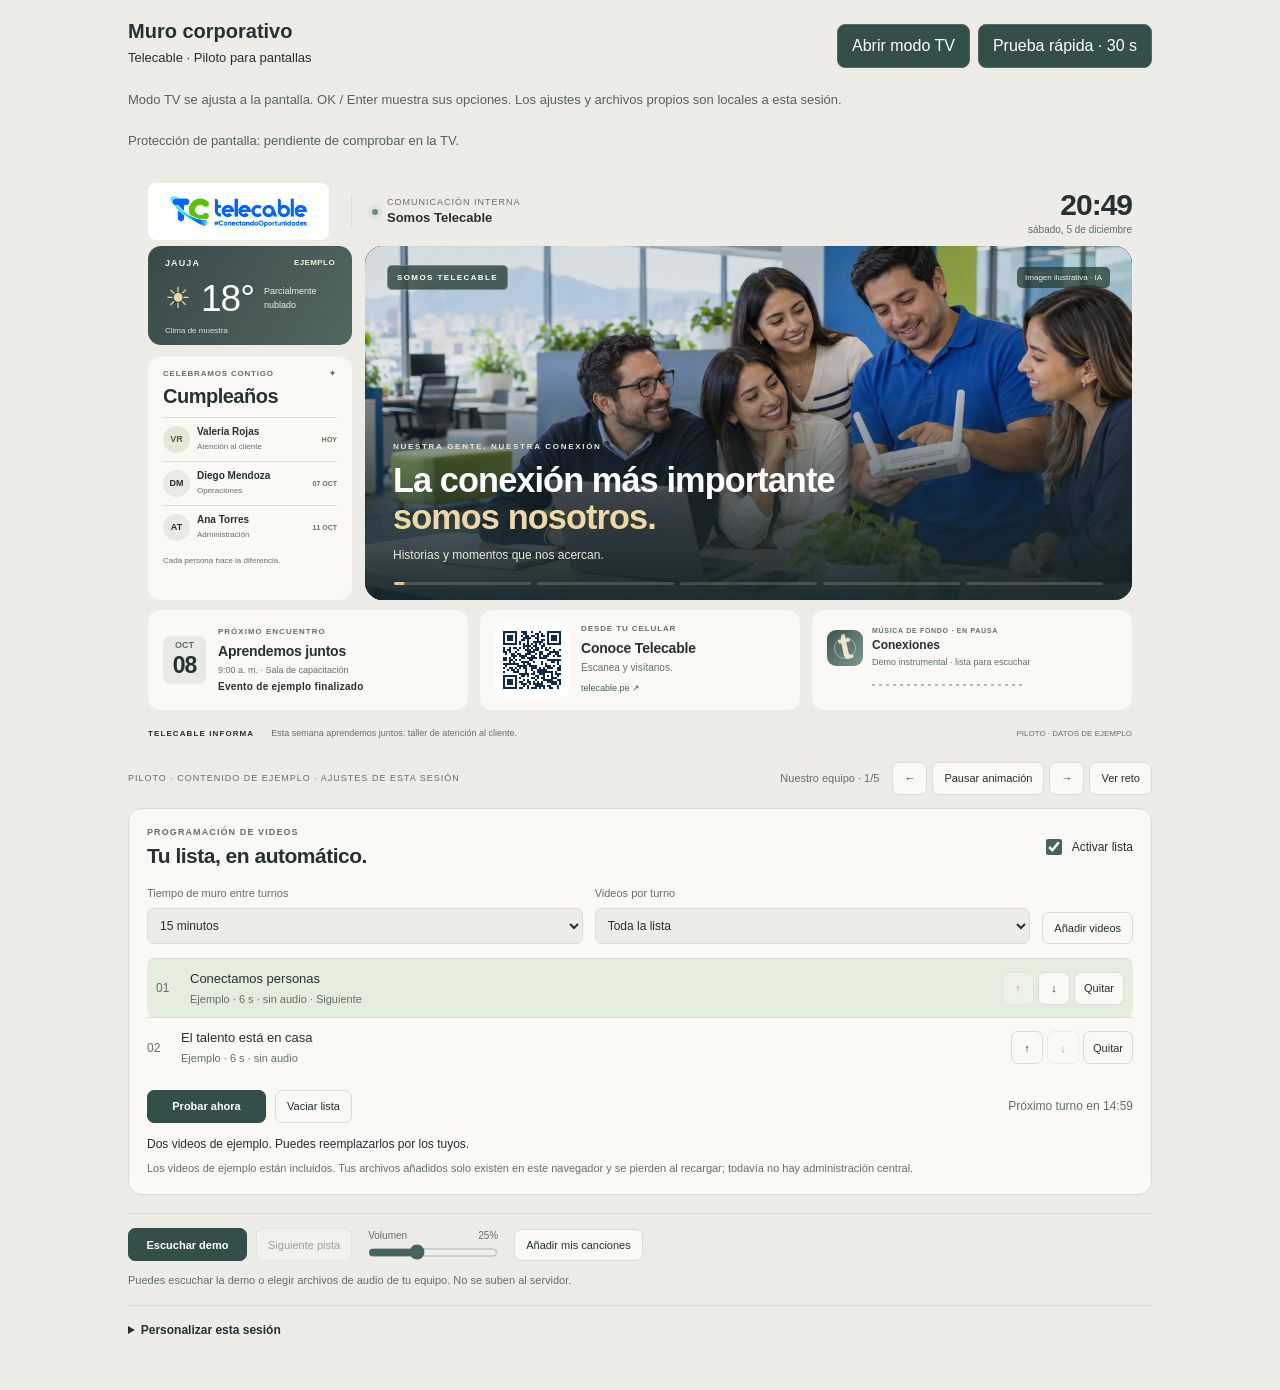
==== commit ee72a8e8: "feat: cumpleaños con foto, dedicatoria y vista previa para TV" ====
--- a/piloto/index.html
+++ b/piloto/index.html
@@ -47,9 +47,15 @@
           <div class="mv-photo-copy"><span>NUESTRA GENTE, NUESTRA CONEXIÓN</span><h1>La conexión más importante<br><em>somos nosotros.</em></h1><p>Historias y momentos que nos acercan.</p></div>
         </section>
         <section class="mv-scene" data-scene="1" aria-hidden="true" inert>
-          <div class="mv-kicker"><span></span>HOY CELEBRAMOS CONTIGO</div>
-          <div class="mv-birthday-copy"><p class="mv-overline">Un día para sonreír.</p><h1>¡Feliz cumple,<br><em>Valeria!</em></h1><p class="mv-description">Tu energía también<br>nos conecta.</p><div class="mv-nameplate"><span>VR</span><div><strong>Valeria Rojas</strong><small>Atención al cliente</small></div></div></div>
-          <div class="mv-celebration-art" aria-hidden="true"><div class="mv-aura"></div><div class="mv-medallion"><span>VR</span><small>HOY ES TU DÍA</small></div><span class="mv-float-label mv-label-one">¡A celebrar! ✦</span><span class="mv-float-label mv-label-two">Un gran año comienza.</span><span class="mv-spark mv-spark-a">✦</span><span class="mv-spark mv-spark-b">✦</span></div>
+          <div class="mv-kicker"><span></span>CELEBRAMOS CONTIGO</div>
+          <div class="mv-birthday-copy">
+            <p class="mv-overline">Un día para sonreír.</p>
+            <h1>¡Feliz cumple,<br><em>Valeria!</em></h1>
+            <div class="mv-nameplate"><span>VR</span><div><strong>Valeria Rojas</strong><small>Atención al cliente</small></div></div>
+            <p class="mv-description">Tu energía también nos conecta.</p>
+            <p class="mv-birthday-signature">Con cariño, tu equipo de Telecable.</p>
+          </div>
+          <div class="mv-celebration-art" aria-hidden="true"><div class="mv-aura"></div><div class="mv-medallion"><span>VR</span><img class="mv-birthday-photo" alt="" hidden><small>HOY ES TU DÍA</small></div><span class="mv-float-label mv-label-one">¡A celebrar! ✦</span><span class="mv-float-label mv-label-two">Un gran año comienza.</span><span class="mv-spark mv-spark-a">✦</span><span class="mv-spark mv-spark-b">✦</span></div>
           <button type="button" class="mv-celebrate cursor-interaction" data-action="celebrate">Celebrar con Valeria <span aria-hidden="true">↗</span></button>
         </section>
         <section class="mv-scene" data-scene="2" aria-hidden="true" inert>
--- a/piloto/wall.css
+++ b/piloto/wall.css
@@ -37,6 +37,7 @@
 #tc-mural-videos .mv-nameplate>div{display:flex;flex-direction:column;gap:3px}
 #tc-mural-videos .mv-nameplate strong{font-size:12px;font-weight:600}
 #tc-mural-videos .mv-nameplate small{font-size:10px;color:#c6d1c5}
+#tc-mural-videos .mv-birthday-signature{display:none}
 #tc-mural-videos .mv-celebration-art{position:absolute;width:196px;height:230px;right:18px;top:88px;pointer-events:none;z-index:1;animation:mva-hover 7s ease-in-out infinite}
 #tc-mural-videos .mv-aura{position:absolute;width:196px;height:196px;left:0;top:10px;border-radius:50%;background:radial-gradient(circle,#c0cbb022 30%,#becfc522 50%,transparent 71%);border:1px solid #b5c7b750}
 #tc-mural-videos .mv-aura::after{content:"";position:absolute;inset:14px;border-radius:50%;border:1px solid #b5c7b766}
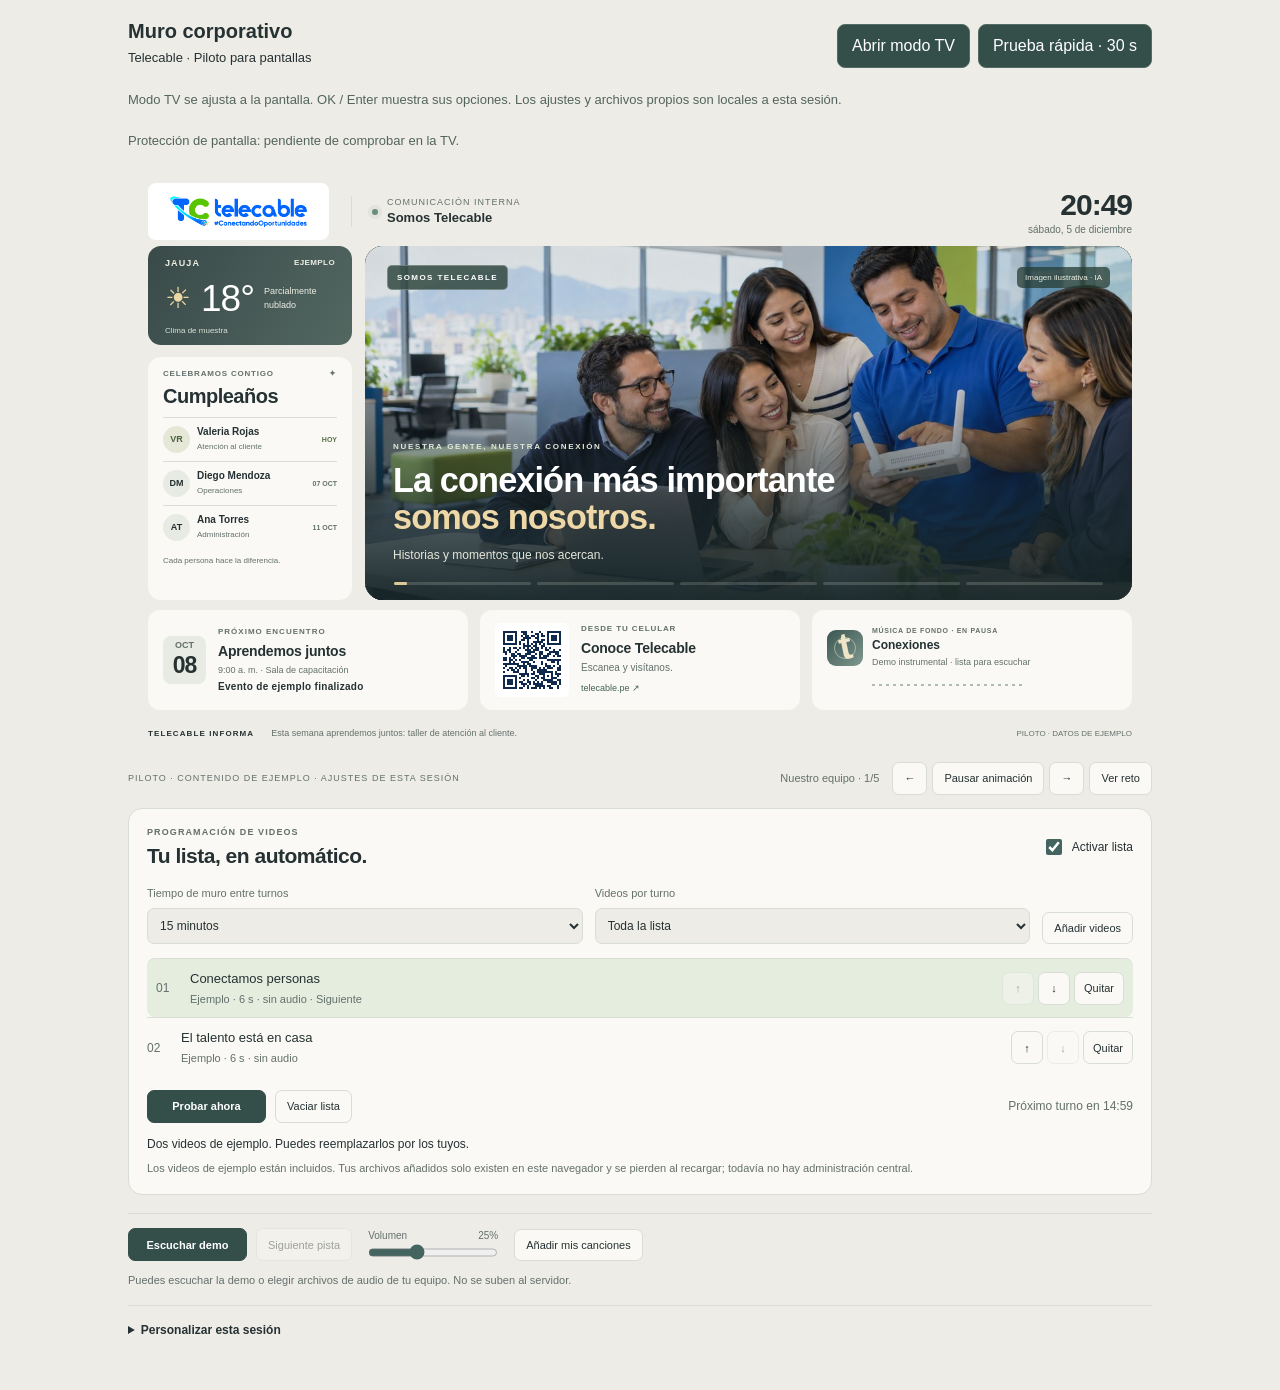
==== commit 10792fd5: "Redesign corporate TV wall with larger stories and compact modules" ====
--- a/piloto/index.html
+++ b/piloto/index.html
@@ -84,6 +84,7 @@
         <div class="mv-air" aria-hidden="true"><span></span><span></span><span></span><span></span><span></span><span></span></div>
         <div class="mv-burst" aria-hidden="true"></div>
         <div class="mv-auto-note" aria-hidden="true"><span></span><strong>SOMOS EQUIPO</strong></div>
+        <div class="mv-program" hidden><div class="mv-program-caption"><span class="mv-program-label">Nuestro equipo</span><span class="mv-program-count"></span></div><div class="mv-program-track"><i data-managed-progress></i></div></div>
         <div class="mv-slide-track" aria-hidden="true"><span><i></i></span><span><i></i></span><span><i></i></span><span><i></i></span><span><i></i></span></div>
       </main>
       <aside class="mv-sidebar" aria-label="Módulos informativos">
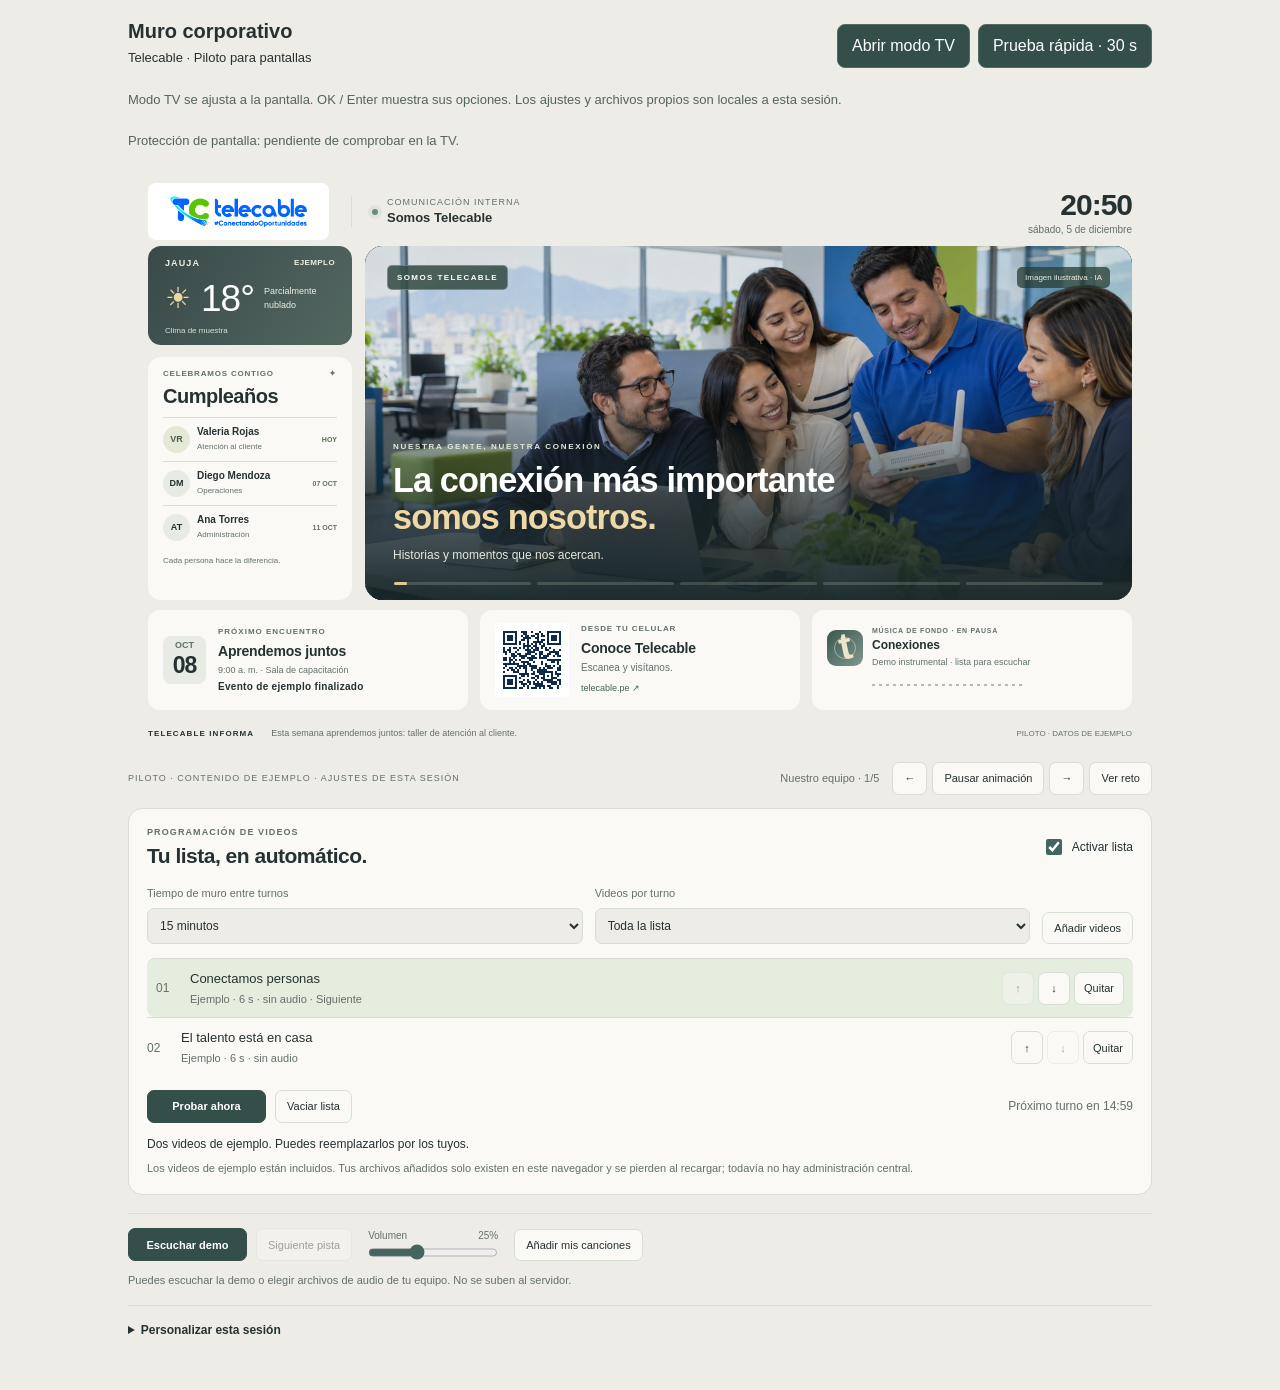
==== commit b8bea431: "Add project progress, organizational culture and field event cards" ====
--- a/piloto/index.html
+++ b/piloto/index.html
@@ -45,6 +45,8 @@
           <div class="mv-photo-shade"></div>
           <div class="mv-photo-tags"><span>SOMOS TELECABLE</span><small class="mv-media-note">Imagen ilustrativa · IA</small></div>
           <div class="mv-photo-copy"><span>NUESTRA GENTE, NUESTRA CONEXIÓN</span><h1>La conexión más importante<br><em>somos nosotros.</em></h1><p>Historias y momentos que nos acercan.</p></div>
+          <div class="mv-project-metric" hidden><div class="mv-project-metric-copy"><span class="mv-project-metric-label">Avance reportado</span><small class="mv-project-report-date"></small></div><strong class="mv-project-percentage"></strong><div class="mv-project-progress"><i></i></div></div>
+          <div class="mv-field-meta" hidden><strong class="mv-field-date"></strong><span class="mv-field-location"></span></div>
         </section>
         <section class="mv-scene" data-scene="1" aria-hidden="true" inert>
           <div class="mv-kicker"><span></span>CELEBRAMOS CONTIGO</div>
@@ -88,6 +90,8 @@
         <div class="mv-slide-track" aria-hidden="true"><span><i></i></span><span><i></i></span><span><i></i></span><span><i></i></span><span><i></i></span></div>
       </main>
       <aside class="mv-sidebar" aria-label="Módulos informativos">
+        <section class="mv-project-overview" hidden aria-label="Avance de proyectos"><span class="mv-section-label">PANORAMA DE PROYECTOS</span><h2>Así avanzamos.</h2><p class="mv-project-total"></p><div class="mv-project-list"></div><p class="mv-project-page"></p><small>Avances reportados por el equipo.</small></section>
+
         <section class="mv-weather" data-module="weather" aria-label="Ejemplo de módulo del clima; no son datos meteorológicos en vivo"><div class="mv-section-label"><span>JAUJA</span><small>EJEMPLO</small></div><div class="mv-weather-main"><span class="pilot-weather-icon" aria-hidden="true">☀</span><strong>18°</strong><div>Parcialmente<br>nublado</div></div><p>Clima de muestra</p></section>
         <section class="mv-birthdays" data-module="birthdays"><div class="mv-section-label"><span>CELEBRAMOS CONTIGO</span><span aria-hidden="true">✦</span></div><h2>Cumpleaños</h2><div class="mv-birthday-row mv-today"><span>VR</span><div><strong>Valeria Rojas</strong><small>Atención al cliente</small></div><em>HOY</em></div><div class="mv-birthday-row"><span>DM</span><div><strong>Diego Mendoza</strong><small>Operaciones</small></div><em>07 OCT</em></div><div class="mv-birthday-row"><span>AT</span><div><strong>Ana Torres</strong><small>Administración</small></div><em>11 OCT</em></div><p>Cada persona hace la diferencia.</p></section>
       </aside>
